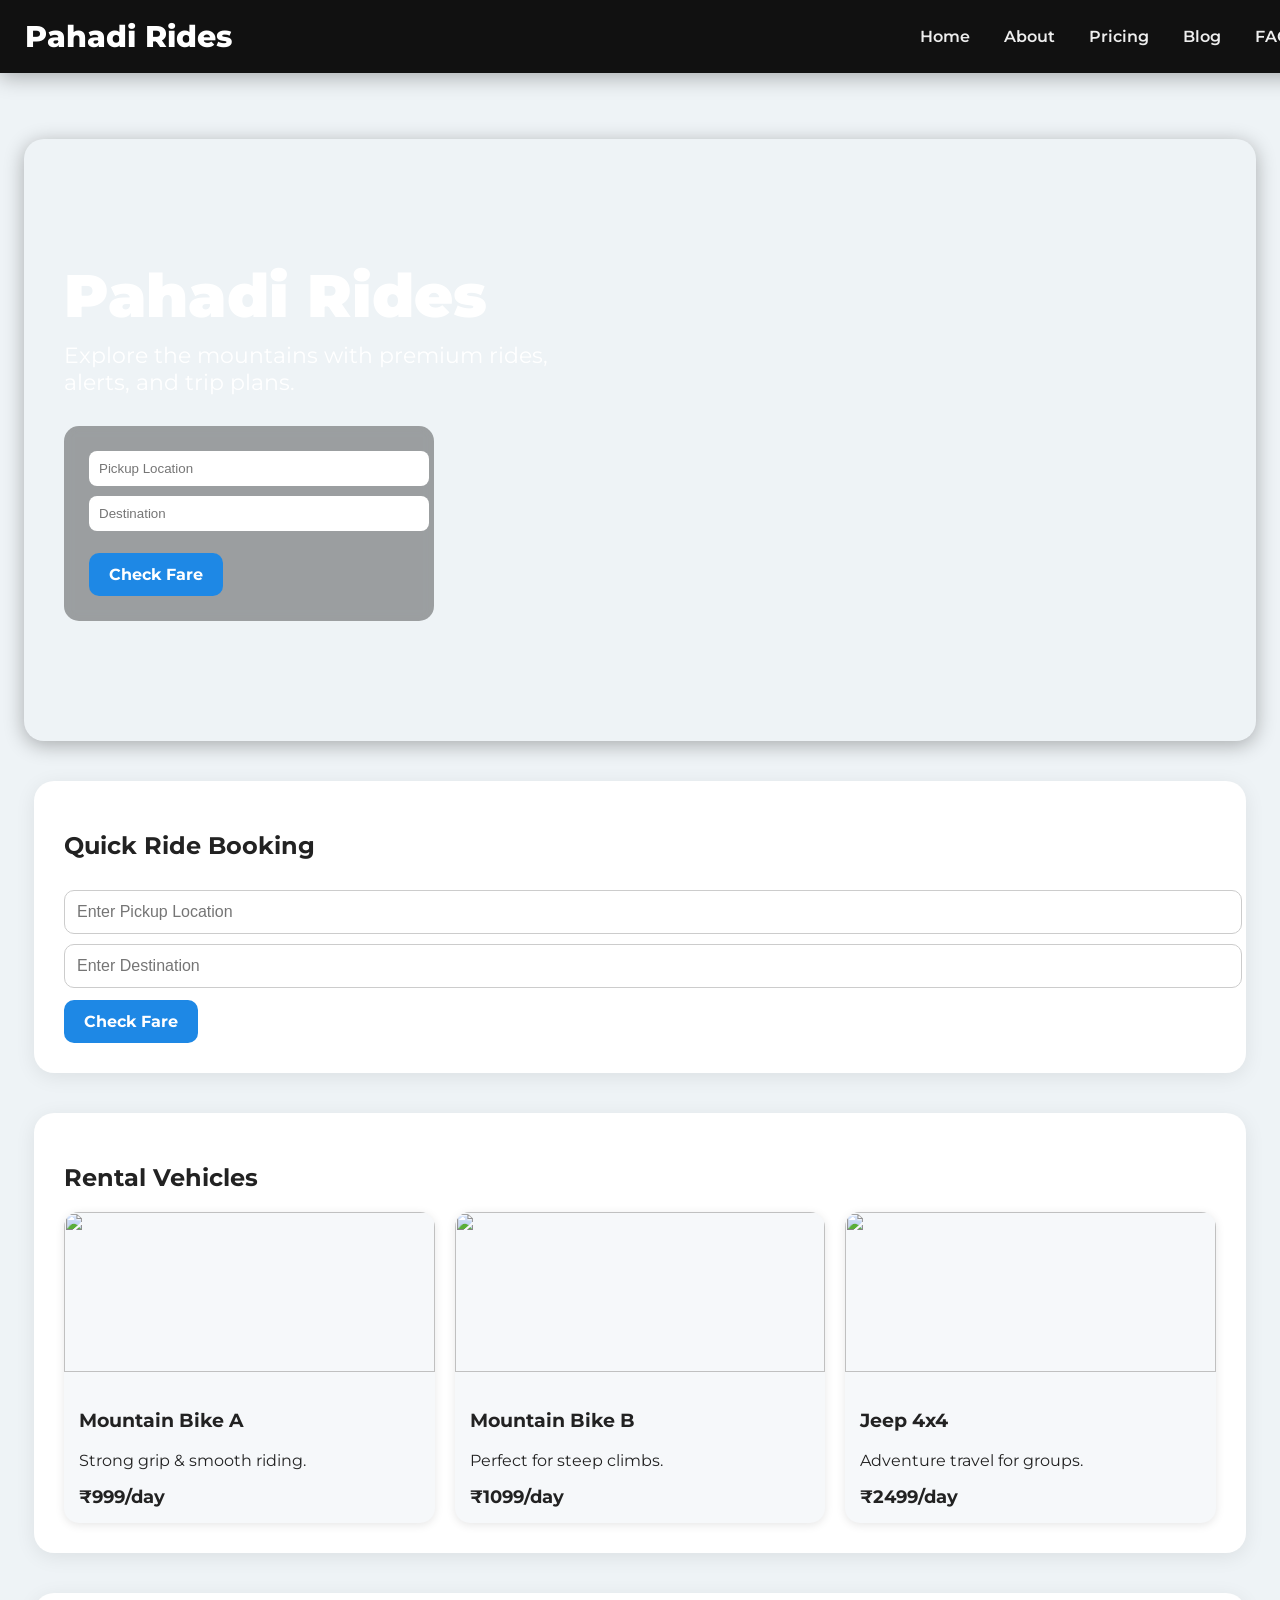
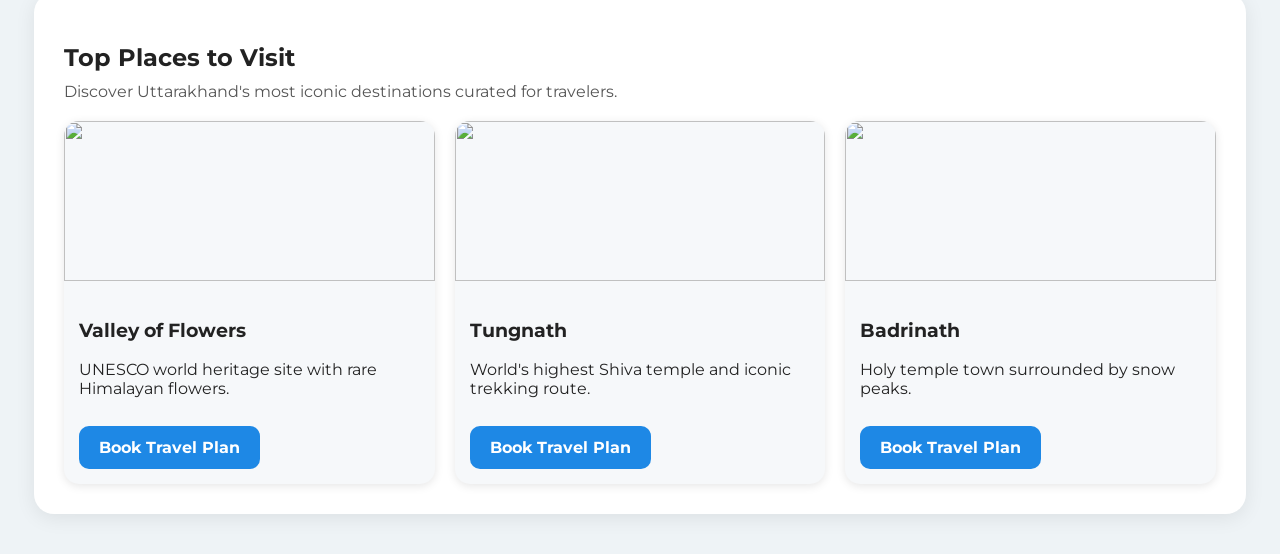
==== index.html @ ca4f19fd "first commit" ====
<!DOCTYPE html>
<html lang="en">
<head>
    <meta charset="UTF-8">
    <meta name="viewport" content="width=device-width, initial-scale=1.0">
    <title>Pahadi Rides</title>

    <!-- Google Font: Montserrat -->
    <link href="https://fonts.googleapis.com/css2?family=Montserrat:wght@300;400;600;800&display=swap" rel="stylesheet">

    <style>
        body {
            margin: 0;
            font-family: 'Montserrat', sans-serif;
            background: #eef3f6;
            color: #222;
        }

        header {
            position: fixed;
            top: 0;
            left: 0;
            width: 100%;
            background: #111;
            padding: 18px 25px;
            display: flex;
            justify-content: space-between;
            align-items: center;
            box-shadow: 0 4px 20px rgba(0,0,0,0.3);
            z-index: 1000;
        }
        nav a {
            margin: 0 15px;
            text-decoration: none;
            color: #eee;
            font-weight: 600;
        }
        nav a:hover { color: #1e88e5; }

        .hero {
            margin: 120px auto 20px;
            width: 90%;
            background: url('https://images.unsplash.com/photo-1500048993959-d6fe1c04b0f6') center/cover no-repeat;
            border-radius: 20px;
            padding: 120px 40px;
            color: white;
            box-shadow: 0 4px 20px rgba(0,0,0,0.3);
        }
        .hero h1 { font-size: 60px; margin: 0; font-weight: 900; }
        .hero p { font-size: 22px; margin-top: 10px; max-width: 520px; font-weight: 400; }

        .section {
            width: 90%;
            margin: 40px auto;
            background: white;
            padding: 30px;
            border-radius: 20px;
            box-shadow: 0 4px 20px rgba(0,0,0,0.08);
        }
        .cards {
            display: flex;
            gap: 20px;
            margin-top: 20px;
        }
        .card {
            flex: 1;
            background: #f6f8fa;
            border-radius: 15px;
            overflow: hidden;
            box-shadow: 0 2px 10px rgba(0,0,0,0.1);
            transition: 0.3s;
        }
        .card:hover { transform: translateY(-6px); }
        .card img {
            width: 100%;
            height: 160px;
            object-fit: cover;
        }
        .info { padding: 15px; }

        .price { font-weight: 700; margin-top: 6px; font-size: 18px; }

        .btn {
            padding: 12px 20px;
            background: #1e88e5;
            color: white;
            border-radius: 10px;
            text-decoration: none;
            font-weight: bold;
            display: inline-block;
            margin-top: 12px;
        }

        .ride-box input {
            width: 100%;
            padding: 12px;
            border: 1px solid #ccc;
            margin-top: 10px;
            border-radius: 10px;
            font-size: 16px;
        }
    </style>
</head>
<body>
<!-- <--ayush did this part--> -->
<header>
    <div style="font-size:30px;font-weight:800;color:white;">Pahadi Rides</div>
    <nav>
        <a href="#">Home</a>
        <a href="#">About</a>
        <a href="#">Pricing</a>
        <a href="#">Blog</a>
        <a href="#">FAQ</a>
    </nav>
</header>

<!-- <--Suryansh did this part--> -->
<div class="hero" style="background:url('https://images.unsplash.com/photo-1524492412937-b28074a5d7da') center/cover no-repeat; position:relative;">
    <h1>Pahadi Rides</h1>
    <p>Explore the mountains with premium rides, alerts, and trip plans.</p>
    
    <div style="backdrop-filter: blur(6px); background: rgba(0,0,0,0.35); padding:25px; width:320px; border-radius:15px; margin-top:30px;">
        <input type="text" placeholder="Pickup Location" style="width:100%; padding:10px; border-radius:8px; border:none; margin-bottom:10px;">
        <input type="text" placeholder="Destination" style="width:100%; padding:10px; border-radius:8px; border:none; margin-bottom:10px;">
        <a class="btn">Check Fare</a>
    </div>
</div>

<div class="section">
    <h2>Quick Ride Booking</h2>
    <div class="ride-box">
        <input type="text" placeholder="Enter Pickup Location">
        <input type="text" placeholder="Enter Destination">
        <a class="btn">Check Fare</a>
    </div>
</div>

<!-- <- -->
<div class="section">
    <h2>Rental Vehicles</h2>
    <div class="cards">

        <div class="card">
            <img src="https://images.unsplash.com/photo-1515777315835-281b94c9589a" />
            <div class="info">
                <h3>Mountain Bike A</h3>
                <p>Strong grip & smooth riding.</p>
                <div class="price">₹999/day</div>
            </div>
        </div>

        <div class="card">
            <img src="https://images.unsplash.com/photo-1456990493443-0d0ee2a630cc" />
            <div class="info">
                <h3>Mountain Bike B</h3>
                <p>Perfect for steep climbs.</p>
                <div class="price">₹1099/day</div>
            </div>
        </div>

        <div class="card">
            <img src="https://images.unsplash.com/photo-1558980664-10ea0bdbc2a7" />
            <div class="info">
                <h3>Jeep 4x4</h3>
                <p>Adventure travel for groups.</p>
                <div class="price">₹2499/day</div>
            </div>
        </div>

    </div>
</div>

<!-- Places to Visit -->
<div class="section">
    <h2>Top Places to Visit</h2>
    <p style="font-size:16px; margin-top:-10px; color:#555;">Discover Uttarakhand's most iconic destinations curated for travelers.</p>
    <div class="cards">

        <div class="card">
            <img src="https://images.unsplash.com/photo-1500530855697-b586d89ba3ee" />
            <div class="info">
                <h3>Valley of Flowers</h3>
                <p>UNESCO world heritage site with rare Himalayan flowers.</p>
                <a class="btn">Book Travel Plan</a>
            </div>
        </div>

        <div class="card">
            <img src="https://images.unsplash.com/photo-1606664519838-08f4f5c1a710" />
            <div class="info">
                <h3>Tungnath</h3>
                <p>World's highest Shiva temple and iconic trekking route.</p>
                <a class="btn">Book Travel Plan</a>
            </div>
        </div>

        <div class="card">
            <img src="https://images.unsplash.com/photo-1589810264340-89c6128e5e9c" />
            <div class="info">
                <h3>Badrinath</h3>
                <p>Holy temple town surrounded by snow peaks.</p>
                <a class="btn">Book Travel Plan</a>
            </div>
        </div>

    </div>

    </div>
</div>



</body>
</html>
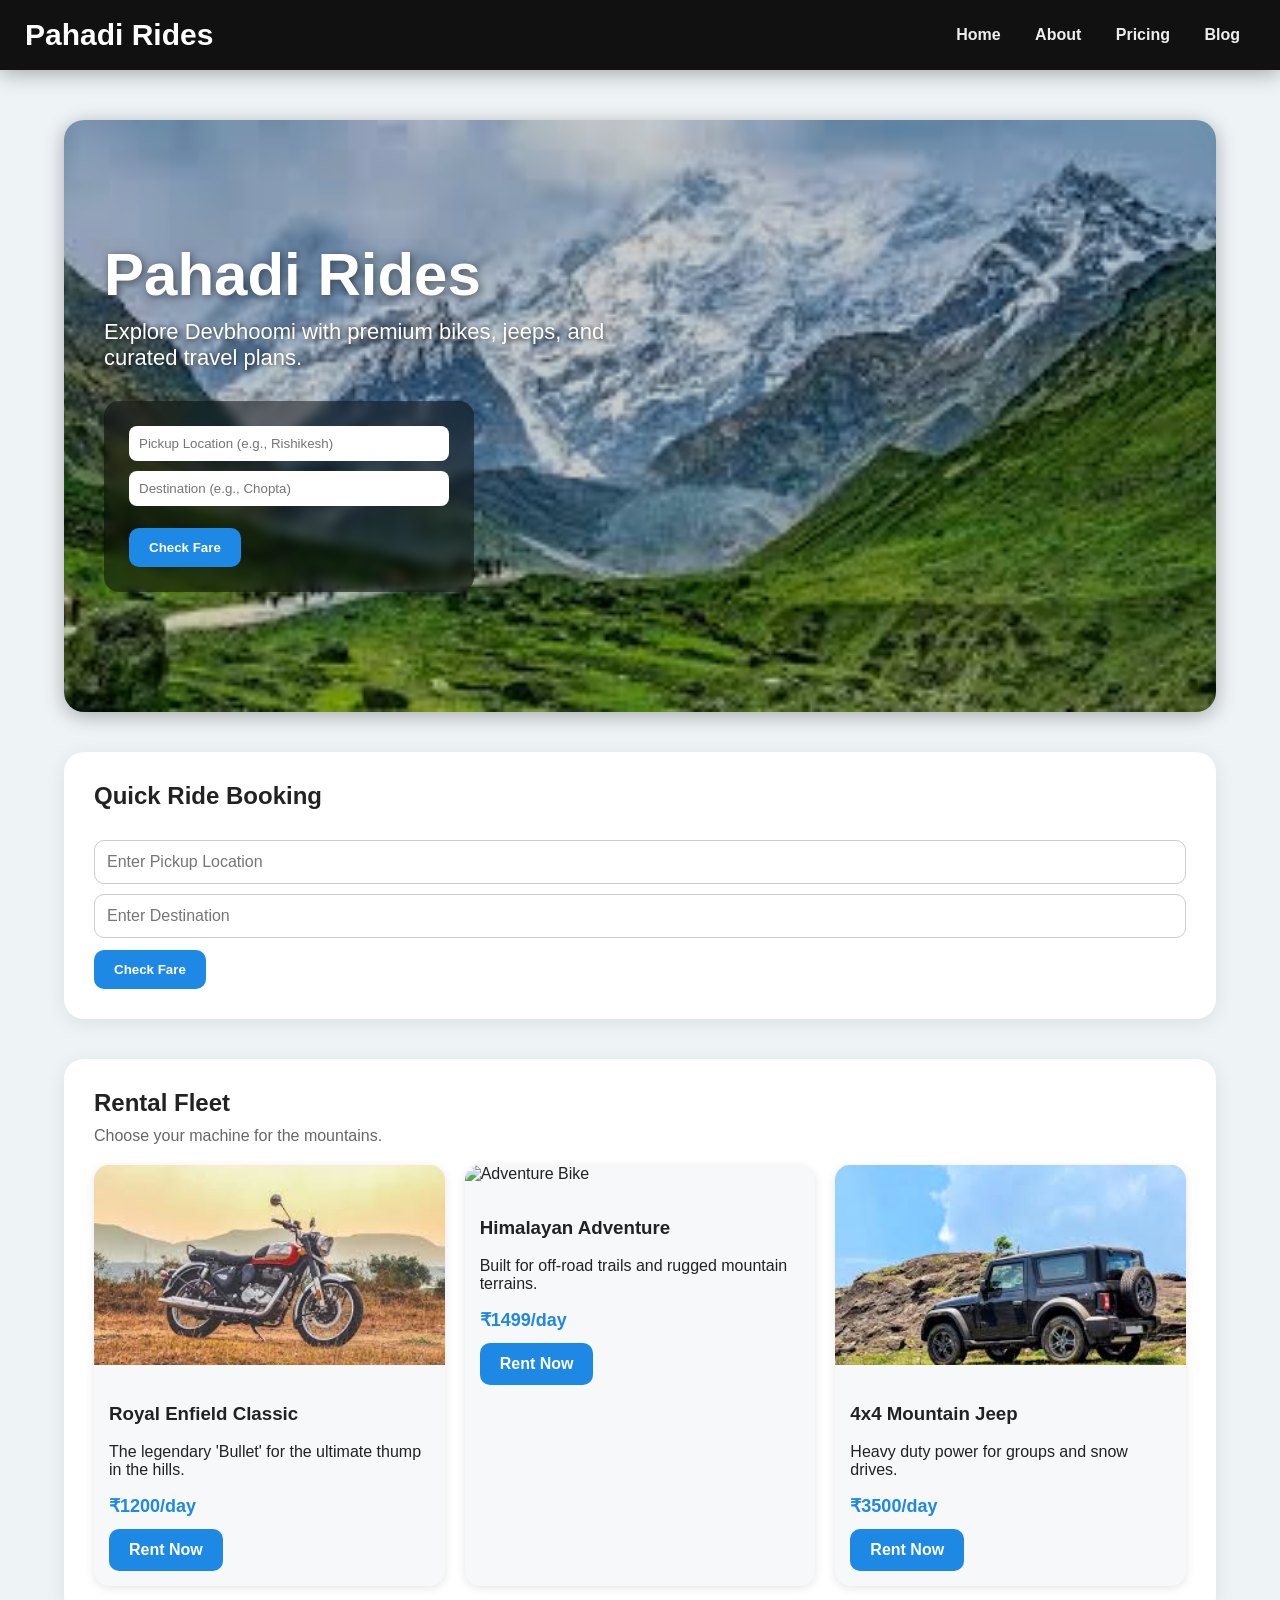
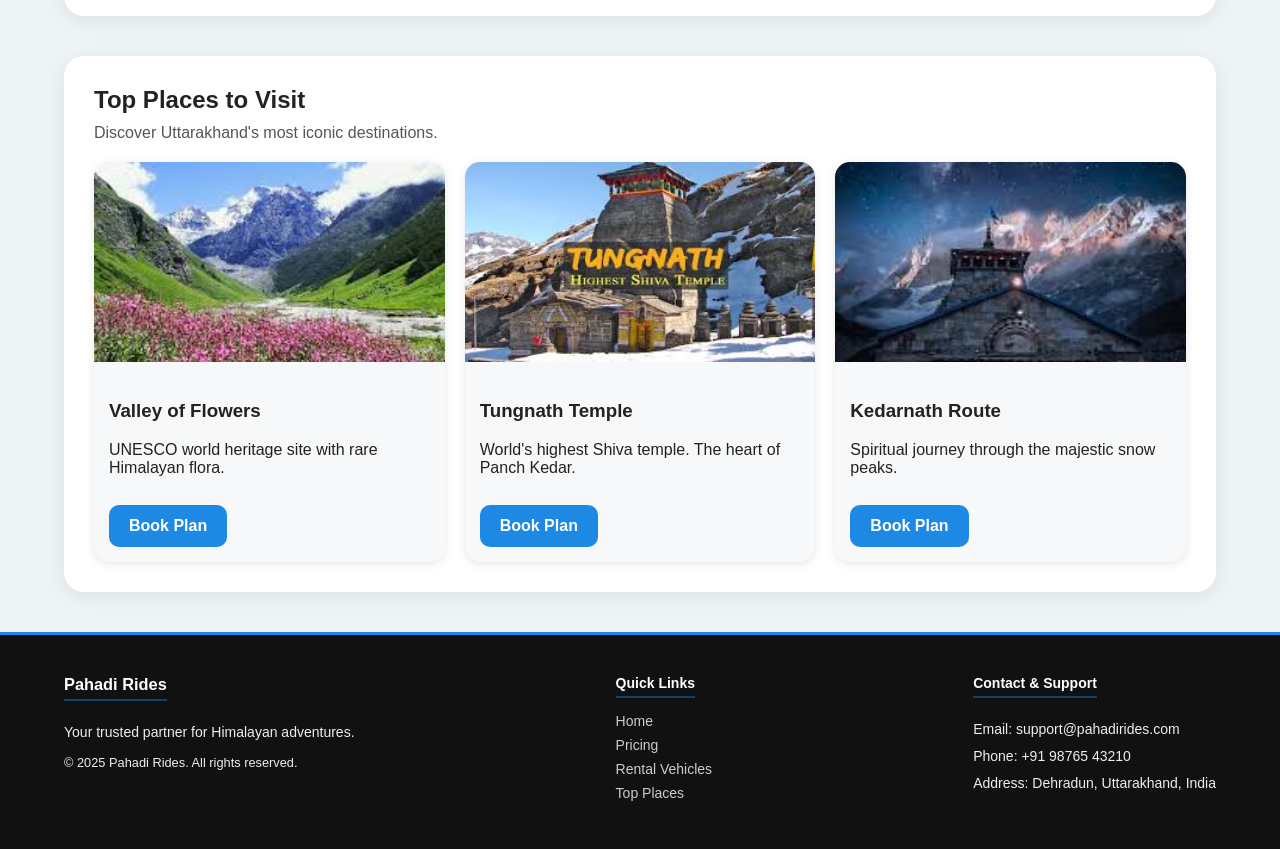
==== commit b282699d: "first commit" ====
--- a/index.html
+++ b/index.html
@@ -3,106 +3,14 @@
 <head>
     <meta charset="UTF-8">
     <meta name="viewport" content="width=device-width, initial-scale=1.0">
-    <title>Pahadi Rides</title>
-
-    <!-- Google Font: Montserrat -->
+    <title>Pahadi Rides | Uttarakhand</title>
+    
     <link href="https://fonts.googleapis.com/css2?family=Montserrat:wght@300;400;600;800&display=swap" rel="stylesheet">
-
-    <style>
-        body {
-            margin: 0;
-            font-family: 'Montserrat', sans-serif;
-            background: #eef3f6;
-            color: #222;
-        }
-
-        header {
-            position: fixed;
-            top: 0;
-            left: 0;
-            width: 100%;
-            background: #111;
-            padding: 18px 25px;
-            display: flex;
-            justify-content: space-between;
-            align-items: center;
-            box-shadow: 0 4px 20px rgba(0,0,0,0.3);
-            z-index: 1000;
-        }
-        nav a {
-            margin: 0 15px;
-            text-decoration: none;
-            color: #eee;
-            font-weight: 600;
-        }
-        nav a:hover { color: #1e88e5; }
-
-        .hero {
-            margin: 120px auto 20px;
-            width: 90%;
-            background: url('https://images.unsplash.com/photo-1500048993959-d6fe1c04b0f6') center/cover no-repeat;
-            border-radius: 20px;
-            padding: 120px 40px;
-            color: white;
-            box-shadow: 0 4px 20px rgba(0,0,0,0.3);
-        }
-        .hero h1 { font-size: 60px; margin: 0; font-weight: 900; }
-        .hero p { font-size: 22px; margin-top: 10px; max-width: 520px; font-weight: 400; }
-
-        .section {
-            width: 90%;
-            margin: 40px auto;
-            background: white;
-            padding: 30px;
-            border-radius: 20px;
-            box-shadow: 0 4px 20px rgba(0,0,0,0.08);
-        }
-        .cards {
-            display: flex;
-            gap: 20px;
-            margin-top: 20px;
-        }
-        .card {
-            flex: 1;
-            background: #f6f8fa;
-            border-radius: 15px;
-            overflow: hidden;
-            box-shadow: 0 2px 10px rgba(0,0,0,0.1);
-            transition: 0.3s;
-        }
-        .card:hover { transform: translateY(-6px); }
-        .card img {
-            width: 100%;
-            height: 160px;
-            object-fit: cover;
-        }
-        .info { padding: 15px; }
-
-        .price { font-weight: 700; margin-top: 6px; font-size: 18px; }
-
-        .btn {
-            padding: 12px 20px;
-            background: #1e88e5;
-            color: white;
-            border-radius: 10px;
-            text-decoration: none;
-            font-weight: bold;
-            display: inline-block;
-            margin-top: 12px;
-        }
-
-        .ride-box input {
-            width: 100%;
-            padding: 12px;
-            border: 1px solid #ccc;
-            margin-top: 10px;
-            border-radius: 10px;
-            font-size: 16px;
-        }
-    </style>
+    
+    <link rel="stylesheet" href="style.css">
 </head>
 <body>
-<!-- <--ayush did this part--> -->
+<!-- suryansh did this  -->
 <header>
     <div style="font-size:30px;font-weight:800;color:white;">Pahadi Rides</div>
     <nav>
@@ -110,19 +18,16 @@
         <a href="#">About</a>
         <a href="#">Pricing</a>
         <a href="#">Blog</a>
-        <a href="#">FAQ</a>
     </nav>
 </header>
-
-<!-- <--Suryansh did this part--> -->
-<div class="hero" style="background:url('https://images.unsplash.com/photo-1524492412937-b28074a5d7da') center/cover no-repeat; position:relative;">
+<div class="hero" style="background: linear-gradient(rgba(0,0,0,0.2), rgba(0,0,0,0.2)), url('[data-uri]') center/cover no-repeat;">
     <h1>Pahadi Rides</h1>
-    <p>Explore the mountains with premium rides, alerts, and trip plans.</p>
+    <p>Explore Devbhoomi with premium bikes, jeeps, and curated travel plans.</p>
     
-    <div style="backdrop-filter: blur(6px); background: rgba(0,0,0,0.35); padding:25px; width:320px; border-radius:15px; margin-top:30px;">
-        <input type="text" placeholder="Pickup Location" style="width:100%; padding:10px; border-radius:8px; border:none; margin-bottom:10px;">
-        <input type="text" placeholder="Destination" style="width:100%; padding:10px; border-radius:8px; border:none; margin-bottom:10px;">
-        <a class="btn">Check Fare</a>
+    <div class="hero-widget">
+        <input type="text" placeholder="Pickup Location (e.g., Rishikesh)">
+        <input type="text" placeholder="Destination (e.g., Chopta)">
+        <button class="btn">Check Fare</button>
     </div>
 </div>
 
@@ -131,84 +36,110 @@
     <div class="ride-box">
         <input type="text" placeholder="Enter Pickup Location">
         <input type="text" placeholder="Enter Destination">
-        <a class="btn">Check Fare</a>
+        <button class="btn">Check Fare</button>
     </div>
 </div>
-
-<!-- <- -->
+<!-- anirudh did this  -->
 <div class="section">
-    <h2>Rental Vehicles</h2>
+    <h2>Rental Fleet</h2>
+    <p style="color:#666; margin-top:-10px; margin-bottom:20px;">Choose your machine for the mountains.</p>
     <div class="cards">
 
         <div class="card">
-            <img src="https://images.unsplash.com/photo-1515777315835-281b94c9589a" />
+            <img src="[data-uri]" alt="Royal Enfield Bullet">
             <div class="info">
-                <h3>Mountain Bike A</h3>
-                <p>Strong grip & smooth riding.</p>
-                <div class="price">₹999/day</div>
+                <h3>Royal Enfield Classic</h3>
+                <p>The legendary 'Bullet' for the ultimate thump in the hills.</p>
+                <div class="price">₹1200/day</div>
+                <a class="btn">Rent Now</a>
             </div>
         </div>
 
         <div class="card">
-            <img src="https://images.unsplash.com/photo-1456990493443-0d0ee2a630cc" />
+            <img src="https://encrypted-tbn0.gstatic.com/images?q=tbn:ANd9GcR6epHULgFceHQui-yYR_r5SwFb_5A9JBRI5Q&s" alt="Adventure Bike">
             <div class="info">
-                <h3>Mountain Bike B</h3>
-                <p>Perfect for steep climbs.</p>
-                <div class="price">₹1099/day</div>
+                <h3>Himalayan Adventure</h3>
+                <p>Built for off-road trails and rugged mountain terrains.</p>
+                <div class="price">₹1499/day</div>
+                <a class="btn">Rent Now</a>
             </div>
         </div>
 
         <div class="card">
-            <img src="https://images.unsplash.com/photo-1558980664-10ea0bdbc2a7" />
+            <img src="[data-uri]" alt="4x4 Jeep">
             <div class="info">
-                <h3>Jeep 4x4</h3>
-                <p>Adventure travel for groups.</p>
-                <div class="price">₹2499/day</div>
+                <h3>4x4 Mountain Jeep</h3>
+                <p>Heavy duty power for groups and snow drives.</p>
+                <div class="price">₹3500/day</div>
+                <a class="btn">Rent Now</a>
             </div>
         </div>
 
     </div>
 </div>
+<!-- ashish did this  -->
 
-<!-- Places to Visit -->
 <div class="section">
     <h2>Top Places to Visit</h2>
-    <p style="font-size:16px; margin-top:-10px; color:#555;">Discover Uttarakhand's most iconic destinations curated for travelers.</p>
+    <p style="font-size:16px; margin-top:-10px; color:#555;">Discover Uttarakhand's most iconic destinations.</p>
     <div class="cards">
 
         <div class="card">
-            <img src="https://images.unsplash.com/photo-1500530855697-b586d89ba3ee" />
+            <img src="[data-uri]" alt="Valley of Flowers">
             <div class="info">
                 <h3>Valley of Flowers</h3>
-                <p>UNESCO world heritage site with rare Himalayan flowers.</p>
-                <a class="btn">Book Travel Plan</a>
+                <p>UNESCO world heritage site with rare Himalayan flora.</p>
+                <a class="btn">Book Plan</a>
             </div>
         </div>
 
         <div class="card">
-            <img src="https://images.unsplash.com/photo-1606664519838-08f4f5c1a710" />
+            <img src="[data-uri]" alt="Tungnath Temple">
             <div class="info">
-                <h3>Tungnath</h3>
-                <p>World's highest Shiva temple and iconic trekking route.</p>
-                <a class="btn">Book Travel Plan</a>
+                <h3>Tungnath Temple</h3>
+                <p>World's highest Shiva temple. The heart of Panch Kedar.</p>
+                <a class="btn">Book Plan</a>
             </div>
         </div>
 
         <div class="card">
-            <img src="https://images.unsplash.com/photo-1589810264340-89c6128e5e9c" />
+            <img src="[data-uri]" alt="Himalayan Temple">
             <div class="info">
-                <h3>Badrinath</h3>
-                <p>Holy temple town surrounded by snow peaks.</p>
-                <a class="btn">Book Travel Plan</a>
+                <h3>Kedarnath Route</h3>
+                <p>Spiritual journey through the majestic snow peaks.</p>
+                <a class="btn">Book Plan</a>
             </div>
         </div>
 
     </div>
+</div>
+<!-- ayush did this  -->
 
+<footer>
+    <div class="footer-content">
+        <div class="footer-brand">
+            <h3>Pahadi Rides</h3>
+            <p>Your trusted partner for Himalayan adventures.</p>
+            <p style="font-size: 0.8rem; margin-top: 10px;">&copy; 2025 Pahadi Rides. All rights reserved.</p>
+        </div>
+        
+        <div class="footer-links">
+            <h4>Quick Links</h4>
+            <ul>
+                <li><a href="#">Home</a></li>
+                <li><a href="#">Pricing</a></li>
+                <li><a href="#">Rental Vehicles</a></li>
+                <li><a href="#">Top Places</a></li>
+            </ul>
+        </div>
+        
+        <div class="footer-contact">
+            <h4>Contact & Support</h4>
+            <p>Email: support@pahadirides.com</p>
+            <p>Phone: +91 98765 43210</p>
+            <p>Address: Dehradun, Uttarakhand, India</p>
+        </div>
     </div>
-</div>
-
-
-
+</footer>
 </body>
-</html>
+</html>
--- a/style.css
+++ b/style.css
@@ -0,0 +1,219 @@
+
+body {
+    margin: 0;
+    font-family: Helvetica;
+    background: #eef3f6;
+    color: #222;
+}
+header {
+    position: fixed;
+    top: 0;
+    left: 0;
+    width: 100%;
+    background: #111;
+    padding: 18px 25px;
+    display: flex;
+    justify-content: space-between;
+    align-items: center;
+    box-shadow: 0 4px 20px rgba(0,0,0,0.3);
+    z-index: 1000;
+    box-sizing: border-box;
+}
+
+nav a {
+    margin: 0 15px;
+    text-decoration: none;
+    color: #eee;
+    font-weight: 600;
+    transition: color 0.3s;
+}
+
+nav a:hover {
+    color: #1e88e5;
+}
+.hero {
+    margin: 120px auto 20px;
+    width: 90%;
+    background-color: #333; 
+    border-radius: 20px;
+    padding: 120px 40px;
+    color: white;
+    box-shadow: 0 4px 20px rgba(0,0,0,0.3);
+    position: relative;
+    box-sizing: border-box;
+}
+
+.hero h1 {
+    font-size: 60px;
+    margin: 0;
+    font-weight: 900;
+    text-shadow: 2px 2px 8px rgba(0,0,0,0.5);
+}
+
+.hero p {
+    font-size: 22px;
+    margin-top: 10px;
+    max-width: 520px;
+    font-weight: 400;
+    text-shadow: 1px 1px 4px rgba(0,0,0,0.5);
+}
+
+.hero-widget {
+    backdrop-filter: blur(6px);
+    background: rgba(0,0,0,0.45);
+    padding: 25px;
+    width: 320px;
+    border-radius: 15px;
+    margin-top: 30px;
+}
+
+.hero-widget input {
+    width: 100%;
+    padding: 10px;
+    border-radius: 8px;
+    border: none;
+    margin-bottom: 10px;
+    box-sizing: border-box;
+}
+
+.section {
+    width: 90%;
+    margin: 40px auto;
+    background: white;
+    padding: 30px;
+    border-radius: 20px;
+    box-shadow: 0 4px 20px rgba(0,0,0,0.08);
+    box-sizing: border-box;
+}
+
+.section h2 {
+    margin-top: 0;
+}
+
+.cards {
+    display: flex;
+    gap: 20px;
+    margin-top: 20px;
+    flex-wrap: wrap; 
+}
+
+.card {
+    flex: 1;
+    min-width: 250px; 
+    background: #f6f8fa;
+    border-radius: 15px;
+    overflow: hidden;
+    box-shadow: 0 2px 10px rgba(0,0,0,0.1);
+    transition: 0.3s;
+    cursor: pointer;
+}
+
+.card:hover {
+    transform: translateY(-6px);
+}
+
+.card img {
+    width: 100%;
+    height: 200px;
+    object-fit: cover;
+}
+
+.info {
+    padding: 15px;
+}
+
+.price {
+    font-weight: 700;
+    margin-top: 6px;
+    font-size: 18px;
+    color: #1e88e5;
+}
+
+.btn {
+    padding: 12px 20px;
+    background: #1e88e5;
+    color: white;
+    border-radius: 10px;
+    text-decoration: none;
+    font-weight: bold;
+    display: inline-block;
+    margin-top: 12px;
+    cursor: pointer;
+    transition: transform 0.1s;
+    border: none;
+}
+
+
+.ride-box input {
+    width: 100%;
+    padding: 12px;
+    border: 1px solid #ccc;
+    margin-top: 10px;
+    border-radius: 10px;
+    font-size: 16px;
+    box-sizing: border-box;
+}
+
+
+footer {
+    background: #111;
+    color: #eee;
+    padding: 40px 0;
+    font-size: 14px;
+    border-top: 3px solid #1e88e5;
+}
+
+.footer-content {
+    width: 90%;
+    margin: 0 auto;
+    display: flex;
+    justify-content: space-between;
+    gap: 30px;
+    flex-wrap: wrap;
+}
+
+.footer-content h3, .footer-content h4 {
+    color: #fff;
+    font-weight: 700;
+    margin-top: 0;
+    margin-bottom: 15px;
+    border-bottom: 2px solid rgba(30, 136, 229, 0.4);
+    padding-bottom: 5px;
+    display: inline-block;
+}
+
+.footer-content p {
+    margin: 5px 0;
+    line-height: 1.6;
+}
+
+.footer-links ul {
+    list-style: none;
+    padding: 0;
+    margin: 0;
+}
+
+.footer-links li {
+    margin-bottom: 8px;
+}
+
+.footer-links a {
+    color: #ccc;
+    text-decoration: none;
+    transition: color 0.3s;
+}
+
+.footer-links a:hover {
+    color: #1e88e5;
+    text-decoration: underline;
+}
+
+@media (max-width: 768px) {
+    .footer-content {
+        flex-direction: column;
+    }
+    .footer-brand, .footer-links, .footer-contact {
+        width: 100%;
+        margin-bottom: 25px;
+    }
+}
